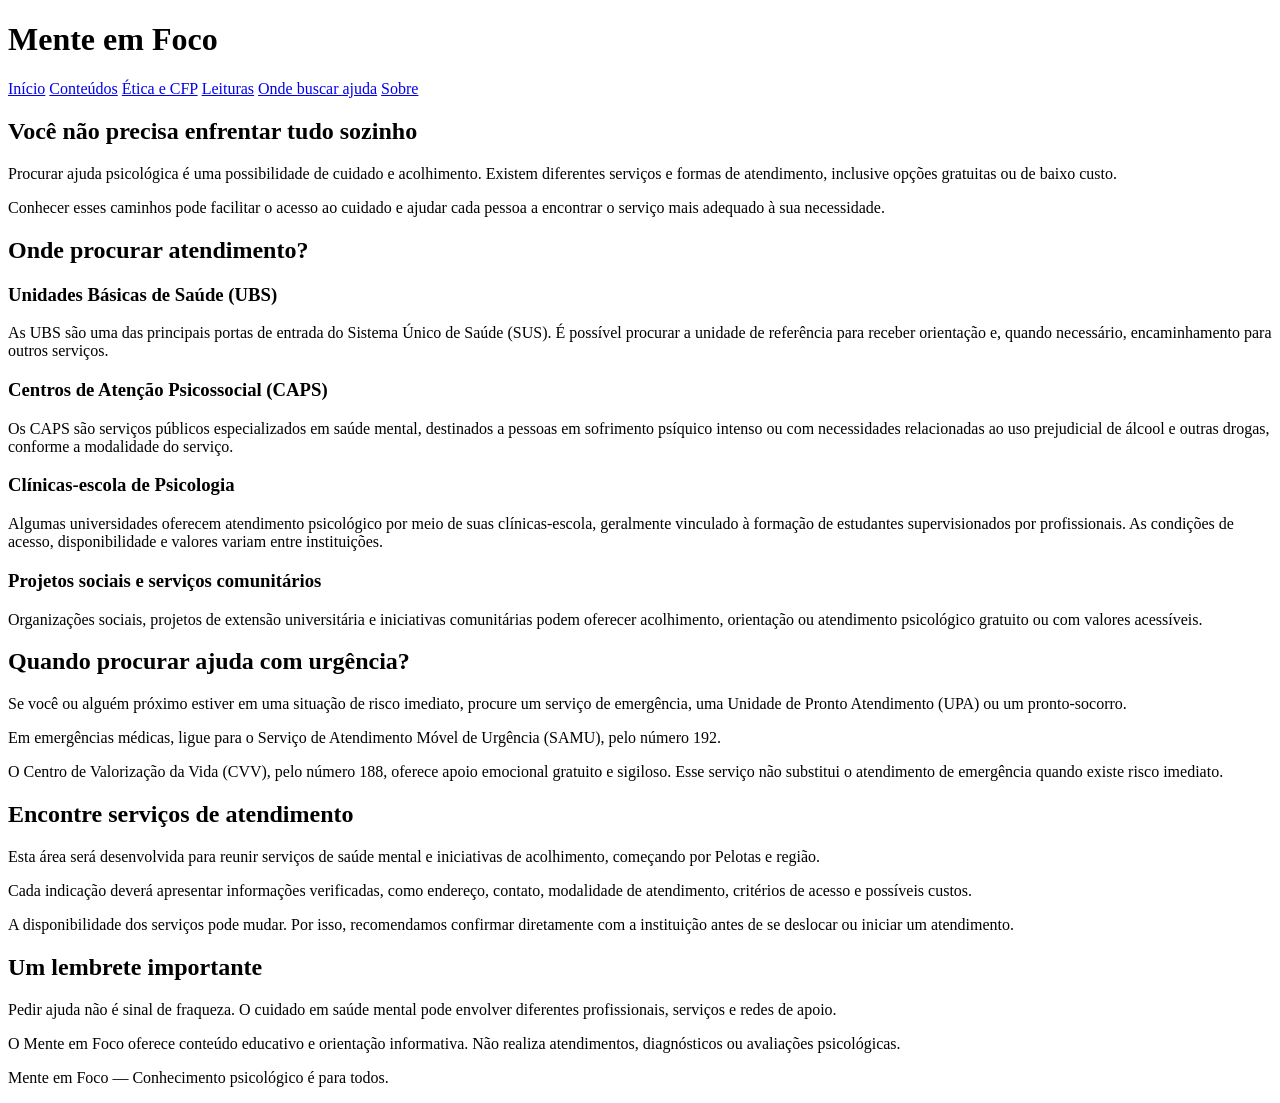
==== ajuda.html @ 94e70c73 "Create ajuda.html" ====
<!DOCTYPE html>
<html lang="pt-BR">
<head>
    <meta charset="UTF-8">
    <meta name="viewport" content="width=device-width, initial-scale=1.0">
    <title>Onde buscar ajuda | Mente em Foco</title>
    <link rel="stylesheet" href="css/estilo.css">
</head>
<body>

    <header>
        <h1>Mente em Foco</h1>

        <nav>
            <a href="index.html">Início</a>
            <a href="conteudos.html">Conteúdos</a>
            <a href="etica.html">Ética e CFP</a>
            <a href="leituras.html">Leituras</a>
            <a href="ajuda.html">Onde buscar ajuda</a>
            <a href="sobre.html">Sobre</a>
        </nav>
    </header>

    <main>

        <section>
            <h1>Você não precisa enfrentar tudo sozinho</h1>

            <p>
                Procurar ajuda psicológica é uma possibilidade de cuidado
                e acolhimento. Existem diferentes serviços e formas de
                atendimento, inclusive opções gratuitas ou de baixo custo.
            </p>

            <p>
                Conhecer esses caminhos pode facilitar o acesso ao cuidado
                e ajudar cada pessoa a encontrar o serviço mais adequado
                à sua necessidade.
            </p>
        </section>

        <section>
            <h2>Onde procurar atendimento?</h2>

            <h3>Unidades Básicas de Saúde (UBS)</h3>
            <p>
                As UBS são uma das principais portas de entrada do Sistema
                Único de Saúde (SUS). É possível procurar a unidade de
                referência para receber orientação e, quando necessário,
                encaminhamento para outros serviços.
            </p>

            <h3>Centros de Atenção Psicossocial (CAPS)</h3>
            <p>
                Os CAPS são serviços públicos especializados em saúde
                mental, destinados a pessoas em sofrimento psíquico
                intenso ou com necessidades relacionadas ao uso
                prejudicial de álcool e outras drogas, conforme a
                modalidade do serviço.
            </p>

            <h3>Clínicas-escola de Psicologia</h3>
            <p>
                Algumas universidades oferecem atendimento psicológico
                por meio de suas clínicas-escola, geralmente vinculado
                à formação de estudantes supervisionados por profissionais.
                As condições de acesso, disponibilidade e valores variam
                entre instituições.
            </p>

            <h3>Projetos sociais e serviços comunitários</h3>
            <p>
                Organizações sociais, projetos de extensão universitária
                e iniciativas comunitárias podem oferecer acolhimento,
                orientação ou atendimento psicológico gratuito ou
                com valores acessíveis.
            </p>
        </section>

        <section>
            <h2>Quando procurar ajuda com urgência?</h2>

            <p>
                Se você ou alguém próximo estiver em uma situação de
                risco imediato, procure um serviço de emergência,
                uma Unidade de Pronto Atendimento (UPA) ou um pronto-socorro.
            </p>

            <p>
                Em emergências médicas, ligue para o Serviço de Atendimento
                Móvel de Urgência (SAMU), pelo número 192.
            </p>

            <p>
                O Centro de Valorização da Vida (CVV), pelo número 188,
                oferece apoio emocional gratuito e sigiloso. Esse serviço
                não substitui o atendimento de emergência quando existe
                risco imediato.
            </p>
        </section>

        <section>
            <h2>Encontre serviços de atendimento</h2>

            <p>
                Esta área será desenvolvida para reunir serviços de saúde
                mental e iniciativas de acolhimento, começando por
                Pelotas e região.
            </p>

            <p>
                Cada indicação deverá apresentar informações verificadas,
                como endereço, contato, modalidade de atendimento,
                critérios de acesso e possíveis custos.
            </p>

            <p>
                A disponibilidade dos serviços pode mudar. Por isso,
                recomendamos confirmar diretamente com a instituição
                antes de se deslocar ou iniciar um atendimento.
            </p>
        </section>

        <section>
            <h2>Um lembrete importante</h2>

            <p>
                Pedir ajuda não é sinal de fraqueza. O cuidado em saúde
                mental pode envolver diferentes profissionais, serviços
                e redes de apoio.
            </p>

            <p>
                O Mente em Foco oferece conteúdo educativo e orientação
                informativa. Não realiza atendimentos, diagnósticos
                ou avaliações psicológicas.
            </p>
        </section>

    </main>

    <footer>
        <p>Mente em Foco — Conhecimento psicológico é para todos.</p>
    </footer>

    <script src="js/script.js"></script>

</body>
</html>
---- css/estilo.css ----
/* Estilos gerais do Mente em Foco */
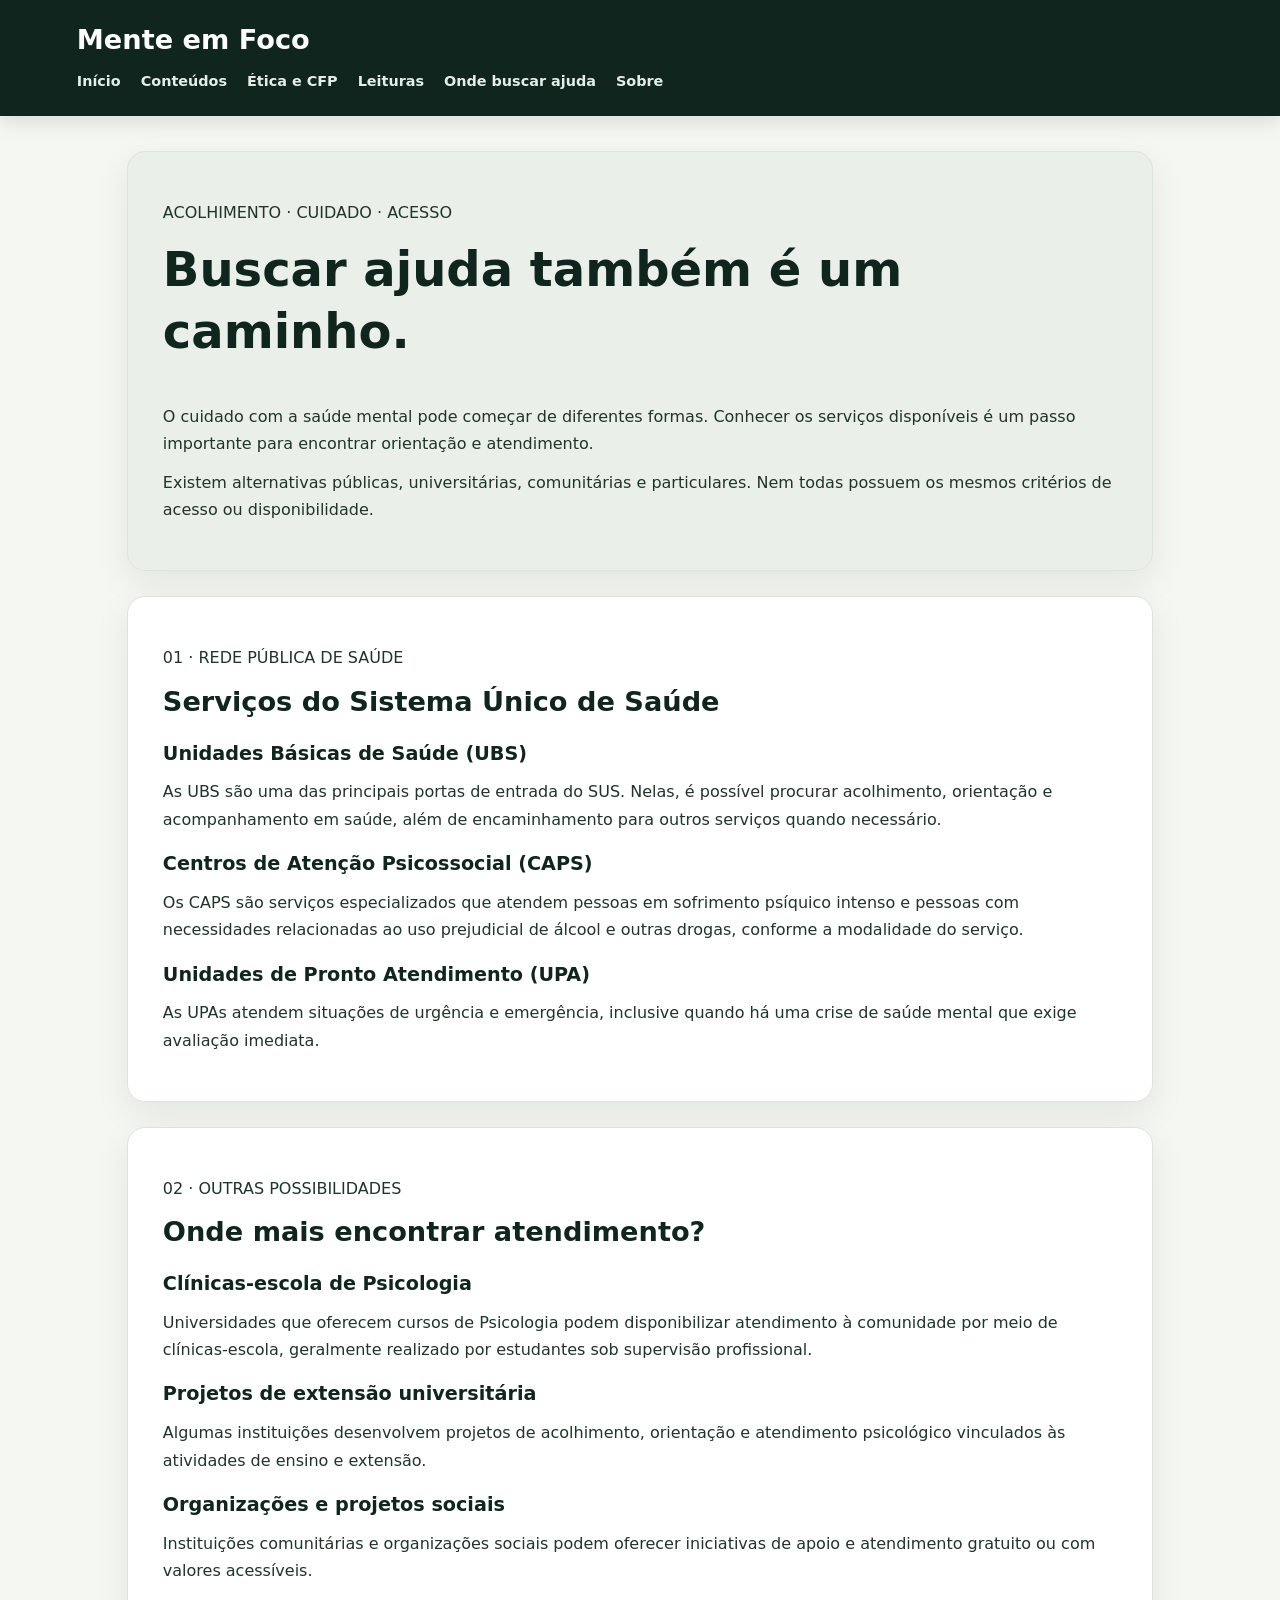
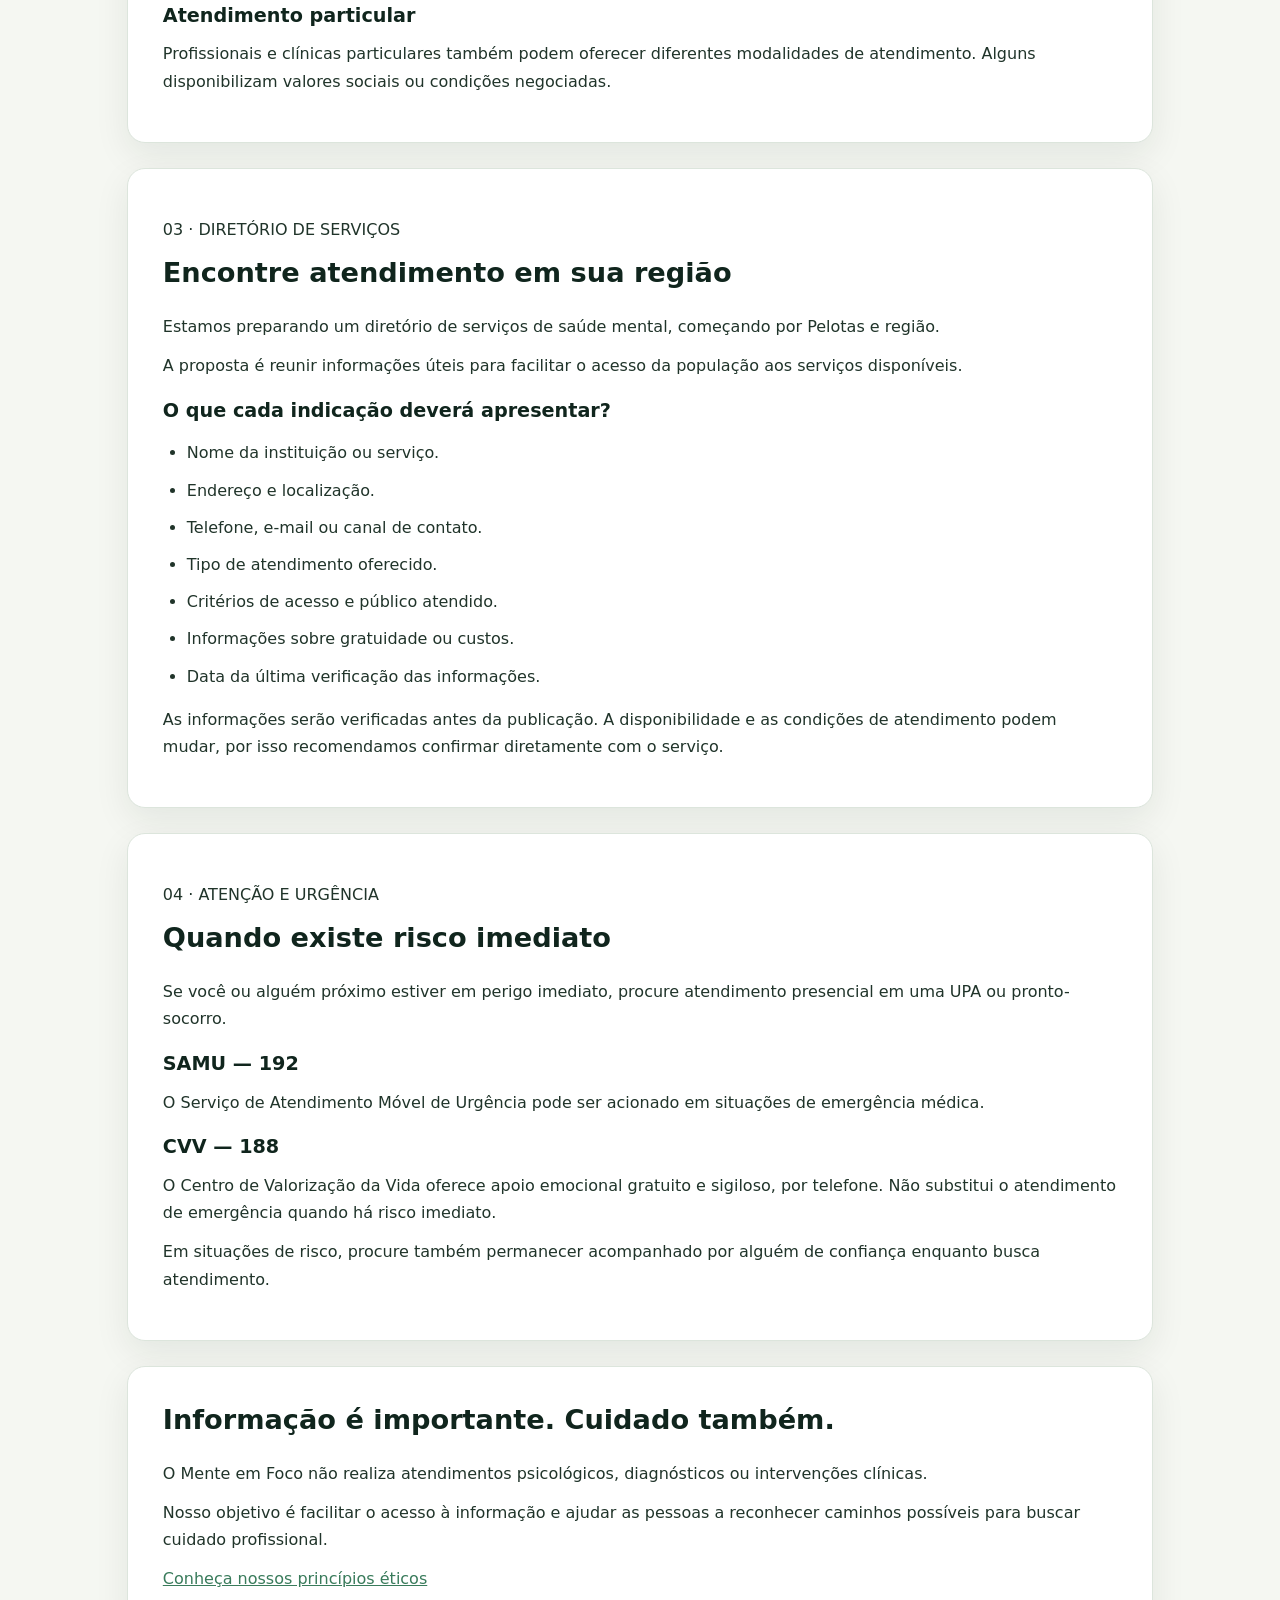
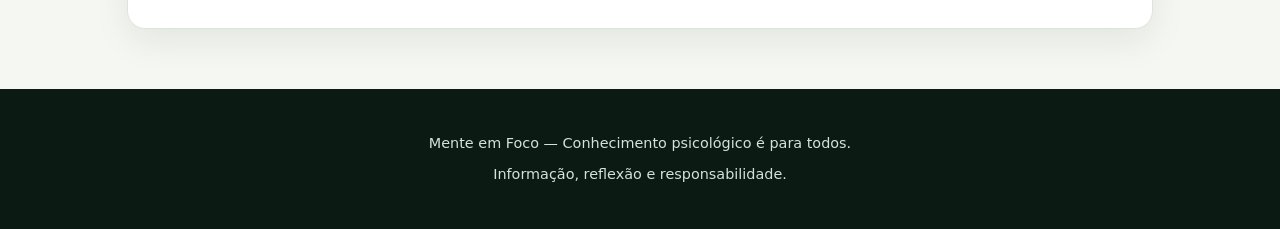
==== commit 79dff950: "Update ajuda.html" ====
--- a/ajuda.html
+++ b/ajuda.html
@@ -1,8 +1,10 @@
+
 <!DOCTYPE html>
 <html lang="pt-BR">
 <head>
     <meta charset="UTF-8">
     <meta name="viewport" content="width=device-width, initial-scale=1.0">
+    <meta name="description" content="Conheça caminhos para acessar serviços de saúde mental e apoio psicológico.">
     <title>Onde buscar ajuda | Mente em Foco</title>
     <link rel="stylesheet" href="css/estilo.css">
 </head>
@@ -10,8 +12,7 @@
 
     <header>
         <h1>Mente em Foco</h1>
-
-        <nav>
+        <nav aria-label="Navegação principal">
             <a href="index.html">Início</a>
             <a href="conteudos.html">Conteúdos</a>
             <a href="etica.html">Ética e CFP</a>
@@ -24,123 +25,168 @@
     <main>
 
         <section>
-            <h1>Você não precisa enfrentar tudo sozinho</h1>
-
+            <p>ACOLHIMENTO · CUIDADO · ACESSO</p>
+            <h1>Buscar ajuda também é um caminho.</h1>
             <p>
-                Procurar ajuda psicológica é uma possibilidade de cuidado
-                e acolhimento. Existem diferentes serviços e formas de
-                atendimento, inclusive opções gratuitas ou de baixo custo.
+                O cuidado com a saúde mental pode começar de diferentes
+                formas. Conhecer os serviços disponíveis é um passo
+                importante para encontrar orientação e atendimento.
             </p>
-
             <p>
-                Conhecer esses caminhos pode facilitar o acesso ao cuidado
-                e ajudar cada pessoa a encontrar o serviço mais adequado
-                à sua necessidade.
+                Existem alternativas públicas, universitárias,
+                comunitárias e particulares. Nem todas possuem
+                os mesmos critérios de acesso ou disponibilidade.
             </p>
         </section>
 
         <section>
-            <h2>Onde procurar atendimento?</h2>
+            <p>01 · REDE PÚBLICA DE SAÚDE</p>
+            <h2>Serviços do Sistema Único de Saúde</h2>
 
             <h3>Unidades Básicas de Saúde (UBS)</h3>
             <p>
-                As UBS são uma das principais portas de entrada do Sistema
-                Único de Saúde (SUS). É possível procurar a unidade de
-                referência para receber orientação e, quando necessário,
-                encaminhamento para outros serviços.
+                As UBS são uma das principais portas de entrada do SUS.
+                Nelas, é possível procurar acolhimento, orientação
+                e acompanhamento em saúde, além de encaminhamento
+                para outros serviços quando necessário.
             </p>
 
             <h3>Centros de Atenção Psicossocial (CAPS)</h3>
             <p>
-                Os CAPS são serviços públicos especializados em saúde
-                mental, destinados a pessoas em sofrimento psíquico
-                intenso ou com necessidades relacionadas ao uso
-                prejudicial de álcool e outras drogas, conforme a
-                modalidade do serviço.
+                Os CAPS são serviços especializados que atendem
+                pessoas em sofrimento psíquico intenso e pessoas
+                com necessidades relacionadas ao uso prejudicial
+                de álcool e outras drogas, conforme a modalidade
+                do serviço.
             </p>
 
-            <h3>Clínicas-escola de Psicologia</h3>
+            <h3>Unidades de Pronto Atendimento (UPA)</h3>
             <p>
-                Algumas universidades oferecem atendimento psicológico
-                por meio de suas clínicas-escola, geralmente vinculado
-                à formação de estudantes supervisionados por profissionais.
-                As condições de acesso, disponibilidade e valores variam
-                entre instituições.
-            </p>
-
-            <h3>Projetos sociais e serviços comunitários</h3>
-            <p>
-                Organizações sociais, projetos de extensão universitária
-                e iniciativas comunitárias podem oferecer acolhimento,
-                orientação ou atendimento psicológico gratuito ou
-                com valores acessíveis.
+                As UPAs atendem situações de urgência e emergência,
+                inclusive quando há uma crise de saúde mental
+                que exige avaliação imediata.
             </p>
         </section>
 
         <section>
-            <h2>Quando procurar ajuda com urgência?</h2>
+            <p>02 · OUTRAS POSSIBILIDADES</p>
+            <h2>Onde mais encontrar atendimento?</h2>
 
+            <h3>Clínicas-escola de Psicologia</h3>
             <p>
-                Se você ou alguém próximo estiver em uma situação de
-                risco imediato, procure um serviço de emergência,
-                uma Unidade de Pronto Atendimento (UPA) ou um pronto-socorro.
+                Universidades que oferecem cursos de Psicologia
+                podem disponibilizar atendimento à comunidade por
+                meio de clínicas-escola, geralmente realizado
+                por estudantes sob supervisão profissional.
             </p>
 
+            <h3>Projetos de extensão universitária</h3>
             <p>
-                Em emergências médicas, ligue para o Serviço de Atendimento
-                Móvel de Urgência (SAMU), pelo número 192.
+                Algumas instituições desenvolvem projetos de
+                acolhimento, orientação e atendimento psicológico
+                vinculados às atividades de ensino e extensão.
             </p>
 
+            <h3>Organizações e projetos sociais</h3>
             <p>
-                O Centro de Valorização da Vida (CVV), pelo número 188,
-                oferece apoio emocional gratuito e sigiloso. Esse serviço
-                não substitui o atendimento de emergência quando existe
-                risco imediato.
+                Instituições comunitárias e organizações sociais
+                podem oferecer iniciativas de apoio e atendimento
+                gratuito ou com valores acessíveis.
+            </p>
+
+            <h3>Atendimento particular</h3>
+            <p>
+                Profissionais e clínicas particulares também podem
+                oferecer diferentes modalidades de atendimento.
+                Alguns disponibilizam valores sociais ou condições
+                negociadas.
             </p>
         </section>
 
         <section>
-            <h2>Encontre serviços de atendimento</h2>
+            <p>03 · DIRETÓRIO DE SERVIÇOS</p>
+            <h2>Encontre atendimento em sua região</h2>
 
             <p>
-                Esta área será desenvolvida para reunir serviços de saúde
-                mental e iniciativas de acolhimento, começando por
-                Pelotas e região.
+                Estamos preparando um diretório de serviços de saúde
+                mental, começando por Pelotas e região.
             </p>
 
             <p>
-                Cada indicação deverá apresentar informações verificadas,
-                como endereço, contato, modalidade de atendimento,
-                critérios de acesso e possíveis custos.
+                A proposta é reunir informações úteis para facilitar
+                o acesso da população aos serviços disponíveis.
             </p>
 
+            <h3>O que cada indicação deverá apresentar?</h3>
+
+            <ul>
+                <li>Nome da instituição ou serviço.</li>
+                <li>Endereço e localização.</li>
+                <li>Telefone, e-mail ou canal de contato.</li>
+                <li>Tipo de atendimento oferecido.</li>
+                <li>Critérios de acesso e público atendido.</li>
+                <li>Informações sobre gratuidade ou custos.</li>
+                <li>Data da última verificação das informações.</li>
+            </ul>
+
             <p>
-                A disponibilidade dos serviços pode mudar. Por isso,
-                recomendamos confirmar diretamente com a instituição
-                antes de se deslocar ou iniciar um atendimento.
+                As informações serão verificadas antes da publicação.
+                A disponibilidade e as condições de atendimento
+                podem mudar, por isso recomendamos confirmar
+                diretamente com o serviço.
             </p>
         </section>
 
         <section>
-            <h2>Um lembrete importante</h2>
+            <p>04 · ATENÇÃO E URGÊNCIA</p>
+            <h2>Quando existe risco imediato</h2>
 
             <p>
-                Pedir ajuda não é sinal de fraqueza. O cuidado em saúde
-                mental pode envolver diferentes profissionais, serviços
-                e redes de apoio.
+                Se você ou alguém próximo estiver em perigo imediato,
+                procure atendimento presencial em uma UPA ou
+                pronto-socorro.
+            </p>
+
+            <h3>SAMU — 192</h3>
+            <p>
+                O Serviço de Atendimento Móvel de Urgência pode
+                ser acionado em situações de emergência médica.
+            </p>
+
+            <h3>CVV — 188</h3>
+            <p>
+                O Centro de Valorização da Vida oferece apoio
+                emocional gratuito e sigiloso, por telefone.
+                Não substitui o atendimento de emergência
+                quando há risco imediato.
             </p>
 
             <p>
-                O Mente em Foco oferece conteúdo educativo e orientação
-                informativa. Não realiza atendimentos, diagnósticos
-                ou avaliações psicológicas.
+                Em situações de risco, procure também permanecer
+                acompanhado por alguém de confiança enquanto
+                busca atendimento.
             </p>
+        </section>
+
+        <section>
+            <h2>Informação é importante. Cuidado também.</h2>
+            <p>
+                O Mente em Foco não realiza atendimentos psicológicos,
+                diagnósticos ou intervenções clínicas.
+            </p>
+            <p>
+                Nosso objetivo é facilitar o acesso à informação
+                e ajudar as pessoas a reconhecer caminhos possíveis
+                para buscar cuidado profissional.
+            </p>
+            <a href="etica.html">Conheça nossos princípios éticos</a>
         </section>
 
     </main>
 
     <footer>
         <p>Mente em Foco — Conhecimento psicológico é para todos.</p>
+        <p>Informação, reflexão e responsabilidade.</p>
     </footer>
 
     <script src="js/script.js"></script>
--- a/css/estilo.css
+++ b/css/estilo.css
@@ -1 +1,176 @@
-/* Estilos gerais do Mente em Foco */
+/* =================================
+   MENTE EM FOCO — ESTILO GERAL
+================================= */
+
+:root {
+    --forest: #10251d;
+    --forest-2: #18382b;
+    --green: #397b5b;
+    --mint: #dcece2;
+    --cream: #f5f7f2;
+    --white: #ffffff;
+    --ink: #20342a;
+    --muted: #637369;
+    --gold: #c6a66b;
+    --line: #dce5dc;
+    --radius: 18px;
+    --shadow: 0 12px 35px rgba(16, 37, 29, 0.08);
+}
+
+* {
+    box-sizing: border-box;
+    scroll-behavior: smooth;
+}
+
+body {
+    margin: 0;
+    font-family: Inter, system-ui, -apple-system, BlinkMacSystemFont, "Segoe UI", sans-serif;
+    background: var(--cream);
+    color: var(--ink);
+    line-height: 1.7;
+}
+
+/* CABEÇALHO */
+
+header {
+    background: var(--forest);
+    color: var(--white);
+    padding: 22px 6%;
+    box-shadow: 0 5px 20px rgba(0, 0, 0, 0.12);
+}
+
+header h1 {
+    max-width: 1180px;
+    margin: 0 auto 12px;
+    font-size: 1.7rem;
+    color: var(--white);
+}
+
+nav {
+    max-width: 1180px;
+    margin: auto;
+    display: flex;
+    flex-wrap: wrap;
+    gap: 10px 20px;
+}
+
+nav a {
+    color: #e4eee6;
+    text-decoration: none;
+    font-size: 0.9rem;
+    font-weight: 600;
+    transition: color 0.2s;
+}
+
+nav a:hover {
+    color: #9bd8b1;
+}
+
+/* CONTEÚDO */
+
+main {
+    width: 100%;
+    max-width: 1180px;
+    margin: auto;
+    padding: 35px 6%;
+}
+
+section {
+    background: var(--white);
+    padding: 35px;
+    margin-bottom: 25px;
+    border: 1px solid var(--line);
+    border-radius: var(--radius);
+    box-shadow: var(--shadow);
+}
+
+section:first-child {
+    background: #eaf0e9;
+}
+
+h1, h2, h3 {
+    color: var(--forest);
+    line-height: 1.3;
+}
+
+main h1 {
+    font-size: clamp(2rem, 5vw, 3rem);
+    margin-top: 0;
+}
+
+h2 {
+    font-size: 1.7rem;
+    margin-top: 0;
+}
+
+h3 {
+    font-size: 1.2rem;
+    margin-bottom: 8px;
+}
+
+p {
+    margin: 12px 0;
+}
+
+a {
+    color: var(--green);
+}
+
+a:focus-visible {
+    outline: 3px solid var(--gold);
+    outline-offset: 3px;
+}
+
+ul {
+    padding-left: 24px;
+}
+
+li {
+    margin-bottom: 10px;
+}
+
+/* RODAPÉ */
+
+footer {
+    background: #0b1b14;
+    color: #d5e2d8;
+    padding: 35px 6%;
+    text-align: center;
+}
+
+footer p {
+    margin: 7px 0;
+    font-size: 0.9rem;
+}
+
+/* TELAS MENORES */
+
+@media (max-width: 600px) {
+    header {
+        padding: 20px 5%;
+    }
+
+    nav {
+        gap: 10px 14px;
+    }
+
+    nav a {
+        font-size: 0.82rem;
+    }
+
+    main {
+        padding: 22px 5%;
+    }
+
+    section {
+        padding: 24px 20px;
+    }
+
+    main h1 {
+        font-size: 2rem;
+    }
+
+    h2 {
+        font-size: 1.45rem;
+    }
+}
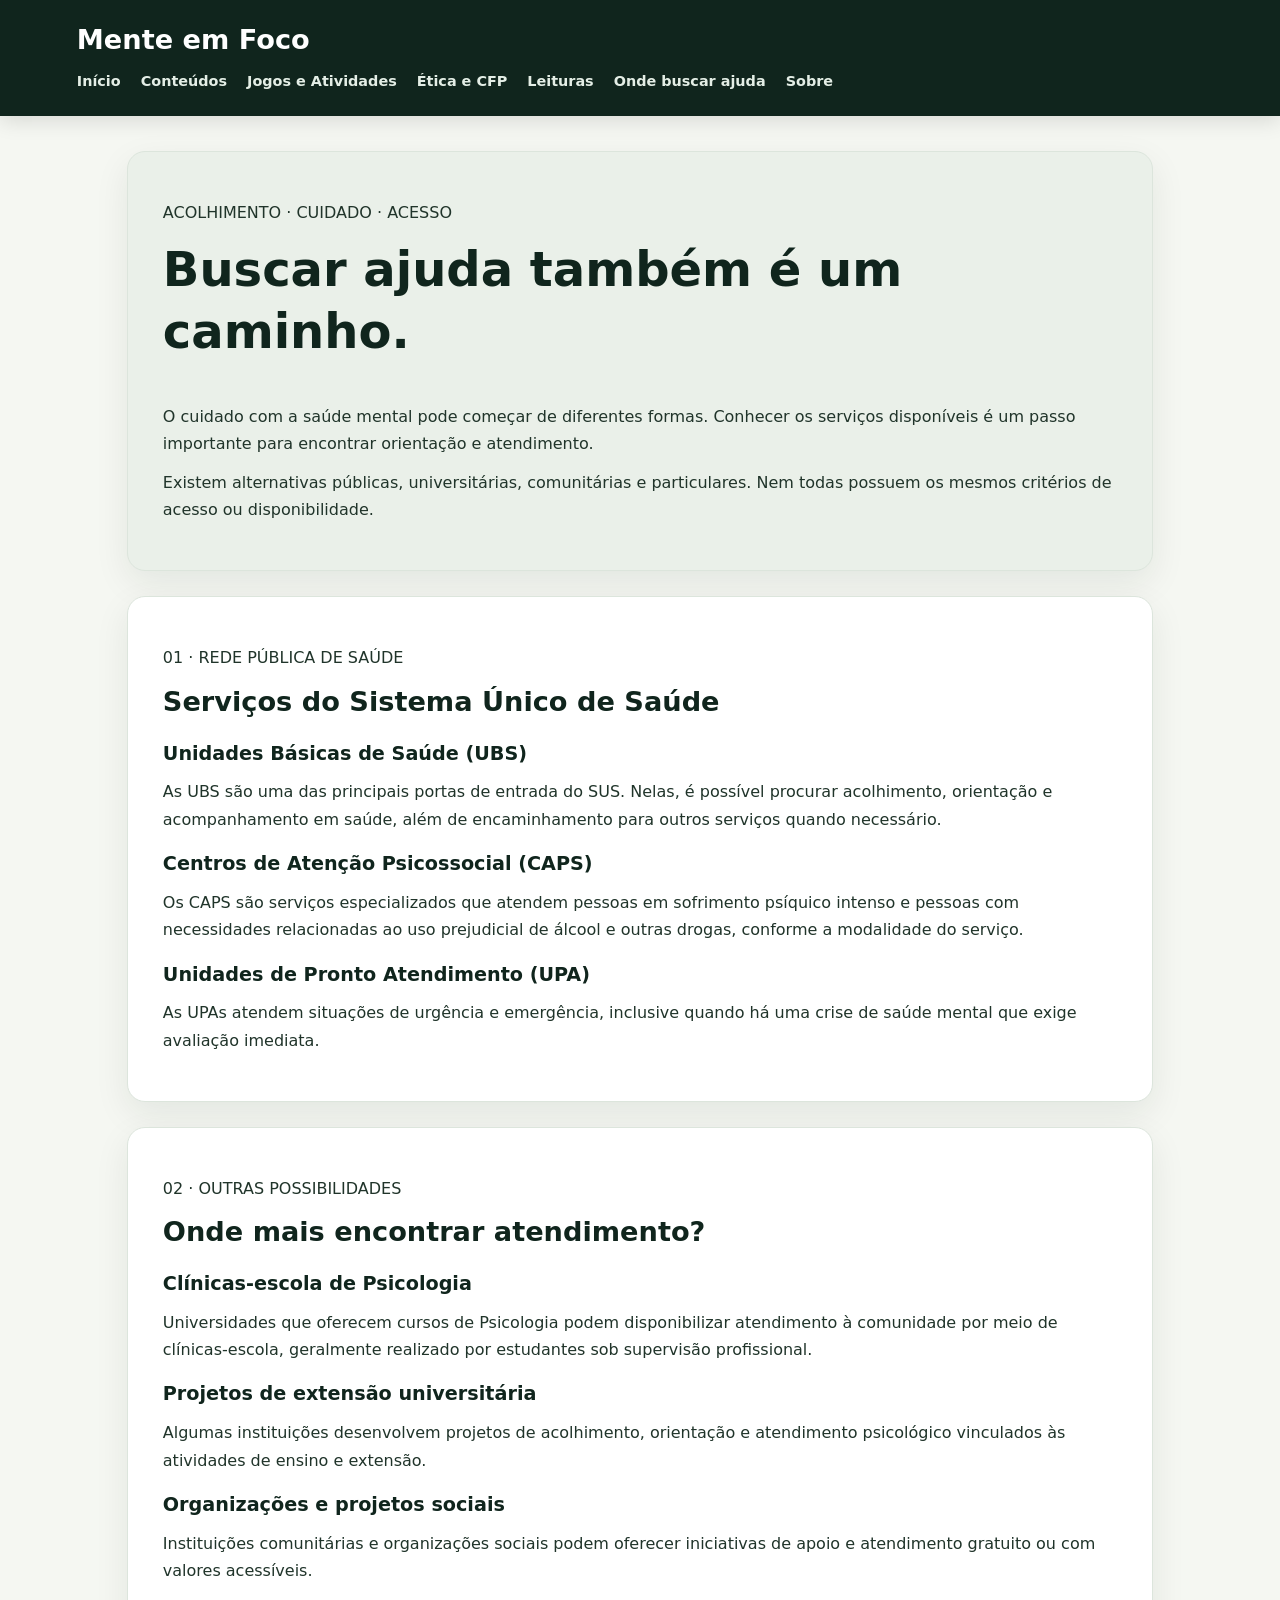
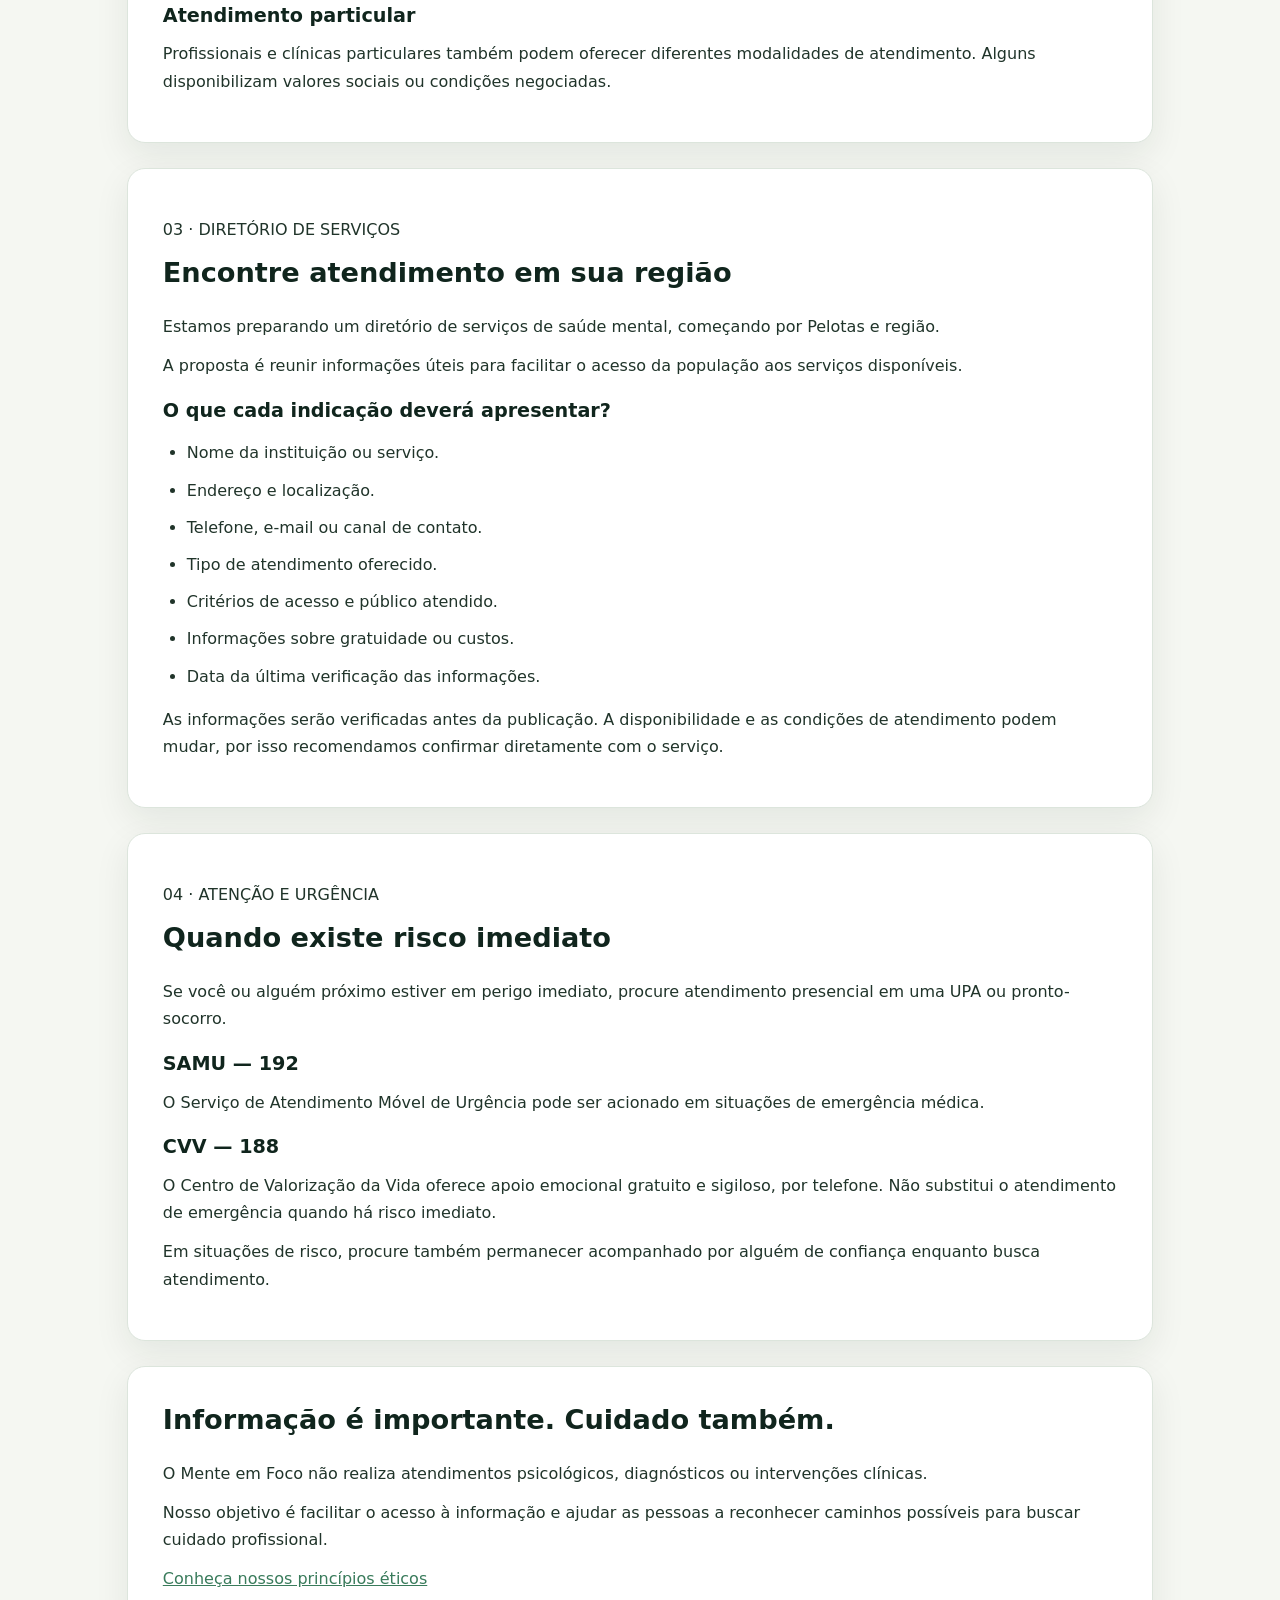
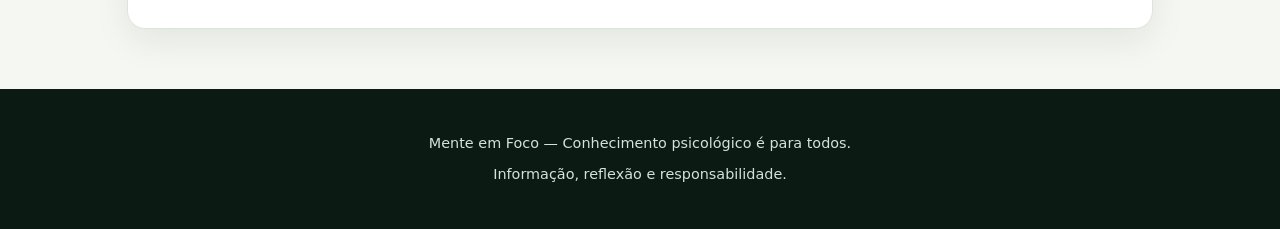
==== commit 0605fc10: "Update ajuda.html" ====
--- a/ajuda.html
+++ b/ajuda.html
@@ -15,6 +15,7 @@
         <nav aria-label="Navegação principal">
             <a href="index.html">Início</a>
             <a href="conteudos.html">Conteúdos</a>
+            <a href="atividades.html">Jogos e Atividades</a>
             <a href="etica.html">Ética e CFP</a>
             <a href="leituras.html">Leituras</a>
             <a href="ajuda.html">Onde buscar ajuda</a>
